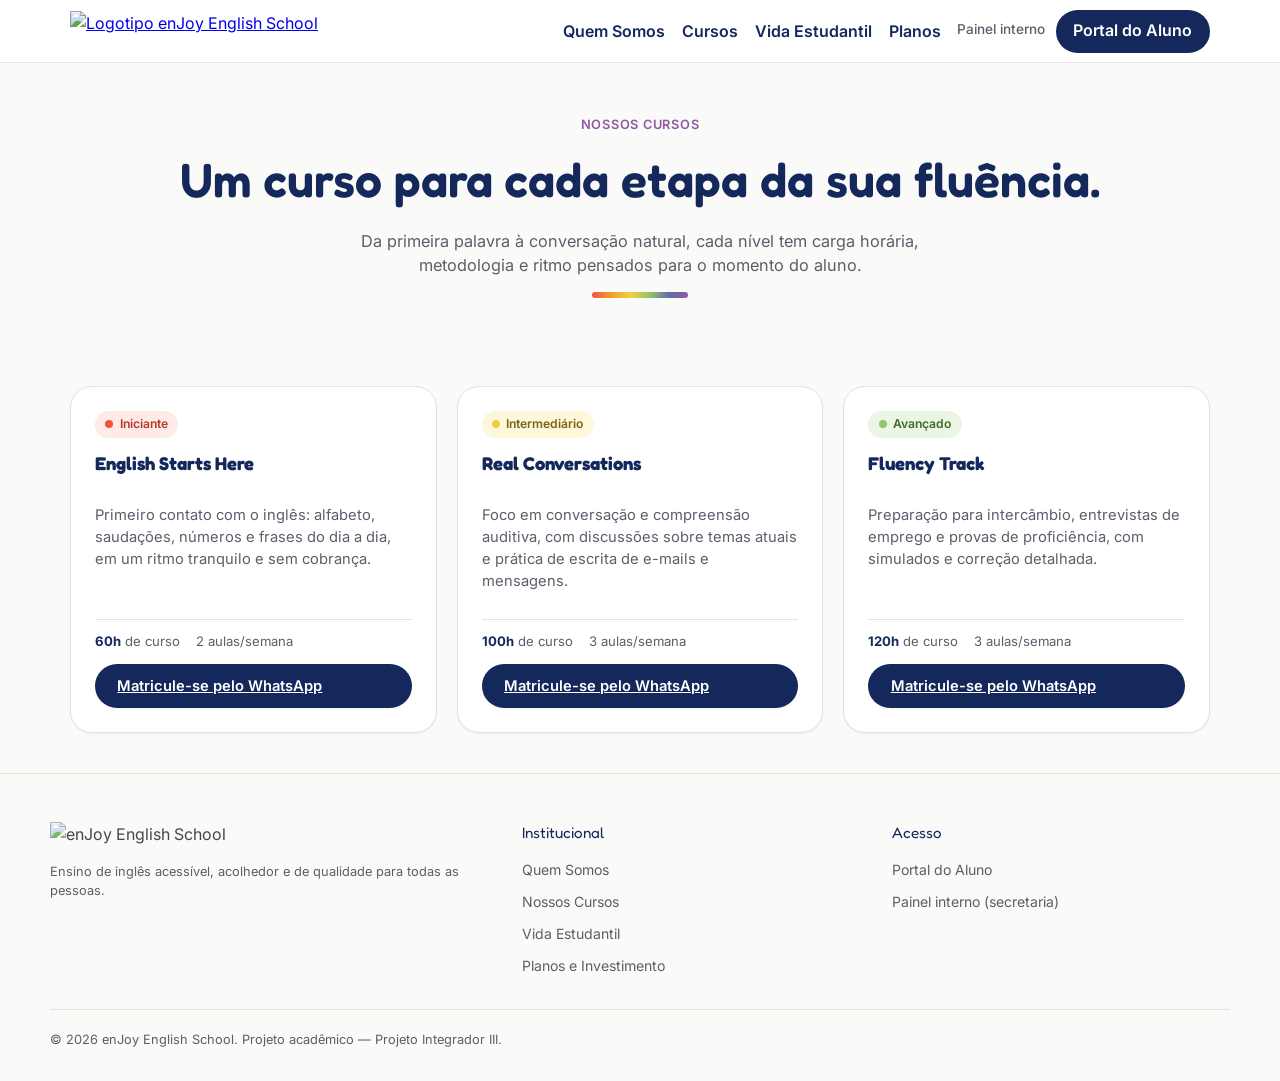
==== cursos.html @ 2eba7110 "Projeto Integrador Site" ====
<!DOCTYPE html>
<html lang="pt-BR">
<head>
<meta charset="UTF-8">
<meta name="viewport" content="width=device-width, initial-scale=1.0">
<title>Nossos Cursos — enJoy English School</title>
<meta name="description" content="Conheça os cursos de inglês oferecidos pela enJoy English School, do nível Iniciante ao Avançado.">
<link rel="preconnect" href="https://fonts.googleapis.com">
<link href="https://fonts.googleapis.com/css2?family=Fredoka:wght@500;600;700&family=Inter:wght@400;500;600;700&display=swap" rel="stylesheet">
<link rel="stylesheet" href="style.css">
</head>
<body>

<a class="skip-link" href="#main">Pular para o conteúdo</a>

<header class="header">
  <div class="header__inner">
    <div class="header__brand">
      <a href="index.html"><img class="header__logo" src="img/logo-enjoy.png" alt="Logotipo enJoy English School"></a>
    </div>
    <button class="header__toggle" id="navToggle" aria-expanded="false" aria-controls="headerNav" aria-label="Abrir menu">
      <span></span><span></span><span></span>
    </button>
    <nav class="header__nav" id="headerNav">
      <a class="header__link" href="sobre.html">Quem Somos</a>
      <a class="header__link" href="cursos.html">Cursos</a>
      <a class="header__link" href="galeria.html">Vida Estudantil</a>
      <a class="header__link" href="planos.html">Planos</a>
      <a class="header__link header__link--ghost" href="index.html">Painel interno</a>
      <a class="header__link header__link--cta" href="login.html">Portal do Aluno</a>
    </nav>
  </div>
</header>

<main id="main">

  <section class="page-hero">
    <p class="hero__eyebrow">Nossos cursos</p>
    <h1 class="page-hero__title">Um curso para cada etapa da sua fluência.</h1>
    <p class="page-hero__subtitle">
      Da primeira palavra à conversação natural, cada nível tem carga horária,
      metodologia e ritmo pensados para o momento do aluno.
    </p>
    <div class="rainbow-rule" aria-hidden="true"></div>
  </section>

  <section class="section">
    <div class="courses-grid">

      <article class="course-card">
        <span class="course-card__level" style="background: rgba(242,80,63,0.12); color:#B8362A;">
          <span class="course-card__level-dot" style="background: var(--lvl-iniciante);"></span> Iniciante
        </span>
        <h3 class="course-card__title">English Starts Here</h3>
        <p class="course-card__desc">
          Primeiro contato com o inglês: alfabeto, saudações, números e frases
          do dia a dia, em um ritmo tranquilo e sem cobrança.
        </p>
        <div class="course-card__meta">
          <span><strong>60h</strong> de curso</span>
          <span>2 aulas/semana</span>
        </div>
        <a class="btn btn--primary btn--block" href="https://wa.me/SEUNUMERO_ENJOY?text=Ol%C3%A1%21%20Quero%20me%20matricular%20no%20curso%20English%20Starts%20Here%20%28Iniciante%29%20da%20enJoy%20%F0%9F%98%8A" target="_blank" rel="noopener">Matricule-se pelo WhatsApp</a>
      </article>

      <article class="course-card">
        <span class="course-card__level" style="background: rgba(240,208,64,0.18); color:#7A6412;">
          <span class="course-card__level-dot" style="background: var(--lvl-intermediario);"></span> Intermediário
        </span>
        <h3 class="course-card__title">Real Conversations</h3>
        <p class="course-card__desc">
          Foco em conversação e compreensão auditiva, com discussões sobre
          temas atuais e prática de escrita de e-mails e mensagens.
        </p>
        <div class="course-card__meta">
          <span><strong>100h</strong> de curso</span>
          <span>3 aulas/semana</span>
        </div>
        <a class="btn btn--primary btn--block" href="https://wa.me/SEUNUMERO_ENJOY?text=Ol%C3%A1%21%20Quero%20me%20matricular%20no%20curso%20Real%20Conversations%20%28Intermedi%C3%A1rio%29%20da%20enJoy%20%F0%9F%98%8A" target="_blank" rel="noopener">Matricule-se pelo WhatsApp</a>
      </article>

      <article class="course-card">
        <span class="course-card__level" style="background: rgba(147,198,103,0.18); color:#3E6B24;">
          <span class="course-card__level-dot" style="background: var(--lvl-avancado);"></span> Avançado
        </span>
        <h3 class="course-card__title">Fluency Track</h3>
        <p class="course-card__desc">
          Preparação para intercâmbio, entrevistas de emprego e provas de
          proficiência, com simulados e correção detalhada.
        </p>
        <div class="course-card__meta">
          <span><strong>120h</strong> de curso</span>
          <span>3 aulas/semana</span>
        </div>
        <a class="btn btn--primary btn--block" href="https://wa.me/SEUNUMERO_ENJOY?text=Ol%C3%A1%21%20Quero%20me%20matricular%20no%20curso%20Fluency%20Track%20%28Avan%C3%A7ado%29%20da%20enJoy%20%F0%9F%98%8A" target="_blank" rel="noopener">Matricule-se pelo WhatsApp</a>
      </article>

    </div>
  </section>

</main>

<footer class="footer footer--site">
  <div class="footer__grid">
    <div>
      <img class="footer__logo" src="img/logo-enjoy.png" alt="enJoy English School">
      <p class="footer__text" style="margin-top:0.75rem;">Ensino de inglês acessível, acolhedor e de qualidade para todas as pessoas.</p>
    </div>
    <div>
      <p class="footer__col-title">Institucional</p>
      <ul class="footer__links">
        <li><a href="sobre.html">Quem Somos</a></li>
        <li><a href="cursos.html">Nossos Cursos</a></li>
        <li><a href="galeria.html">Vida Estudantil</a></li>
        <li><a href="planos.html">Planos e Investimento</a></li>
      </ul>
    </div>
    <div>
      <p class="footer__col-title">Acesso</p>
      <ul class="footer__links">
        <li><a href="login.html">Portal do Aluno</a></li>
        <li><a href="index.html">Painel interno (secretaria)</a></li>
      </ul>
    </div>
  </div>
  <div class="footer__bottom">
    <p class="footer__text">© 2026 enJoy English School. Projeto acadêmico — Projeto Integrador III.</p>
  </div>
</footer>

<script src="site.js"></script>
</body>
</html>
---- style.css ----
/* =========================================================
   enJoy English School — Painel de Alunos
   Tokens extraídos do logotipo real da enJoy.
   ========================================================= */

:root {
  /* Cor de marca */
  --navy: #14285C;
  --navy-deep: #0C1938;
  --navy-soft: #3B4E86;

  /* Arco-íris do logo, mapeado por nível de inglês */
  --lvl-iniciante: #F2503F;      /* vermelho-laranja */
  --lvl-basico: #F0A030;         /* laranja          */
  --lvl-intermediario: #F0D040;  /* amarelo          */
  --lvl-avancado: #93C667;       /* verde            */
  --lvl-fluente: #646DA6;        /* azul-arroxeado   */
  --lvl-fluente-b: #8F59A5;      /* roxo             */

  /* Superfícies */
  --bg: #FAFAF8;
  --surface: #FFFFFF;
  --surface-muted: #F1F1EE;
  --border: #E4E3DD;

  /* Texto */
  --text: #1B1B1E;
  --text-muted: #5B5F6B;

  /* Tipografia */
  --font-display: 'Fredoka', system-ui, sans-serif;
  --font-body: 'Inter', system-ui, sans-serif;

  /* Espaçamento / forma */
  --radius-sm: 8px;
  --radius-md: 14px;
  --radius-lg: 22px;
  --shadow-sm: 0 1px 2px rgba(20, 40, 92, 0.06);
  --shadow-md: 0 8px 24px rgba(20, 40, 92, 0.10);
  --transition: 180ms cubic-bezier(.4,0,.2,1);
}

/* ---------- Reset básico ---------- */
*, *::before, *::after { box-sizing: border-box; }
html { scroll-behavior: smooth; }
body {
  margin: 0;
  background: var(--bg);
  color: var(--text);
  font-family: var(--font-body);
  line-height: 1.5;
  -webkit-font-smoothing: antialiased;
}
img { max-width: 100%; display: block; }
button { font-family: inherit; cursor: pointer; }
h1, h2, h3 { font-family: var(--font-display); margin: 0; color: var(--navy); }

.skip-link {
  position: absolute;
  left: -999px;
  top: 0;
  background: var(--navy);
  color: #fff;
  padding: 0.75rem 1rem;
  z-index: 999;
}
.skip-link:focus { left: 0; }

:focus-visible {
  outline: 3px solid var(--lvl-avancado);
  outline-offset: 2px;
}

@media (prefers-reduced-motion: reduce) {
  * { animation-duration: 0.001ms !important; transition-duration: 0.001ms !important; }
}

/* =========================================================
   HEADER
   ========================================================= */
.header {
  position: sticky;
  top: 0;
  z-index: 50;
  background: var(--surface);
  border-bottom: 1px solid var(--border);
}
.header__inner {
  max-width: 1180px;
  margin: 0 auto;
  padding: 0.6rem 1.25rem;
  display: flex;
  align-items: center;
  justify-content: space-between;
  gap: 1rem;
}
.header__logo { height: 40px; width: auto; }

.header__toggle {
  display: flex;
  flex-direction: column;
  justify-content: center;
  gap: 4px;
  width: 34px;
  height: 34px;
  background: none;
  border: none;
  padding: 0;
}
.header__toggle span {
  height: 2px;
  width: 100%;
  background: var(--navy);
  border-radius: 2px;
  transition: transform var(--transition), opacity var(--transition);
}
.header__toggle[aria-expanded="true"] span:nth-child(1) { transform: translateY(6px) rotate(45deg); }
.header__toggle[aria-expanded="true"] span:nth-child(2) { opacity: 0; }
.header__toggle[aria-expanded="true"] span:nth-child(3) { transform: translateY(-6px) rotate(-45deg); }

.header__nav {
  position: absolute;
  top: 100%;
  left: 0;
  right: 0;
  background: var(--surface);
  border-bottom: 1px solid var(--border);
  display: flex;
  flex-direction: column;
  padding: 0.5rem 1.25rem 1rem;
  gap: 0.25rem;
  transform-origin: top;
  transform: scaleY(0);
  opacity: 0;
  pointer-events: none;
  transition: transform var(--transition), opacity var(--transition);
}
.header__nav.is-open {
  transform: scaleY(1);
  opacity: 1;
  pointer-events: auto;
}
.header__link {
  color: var(--navy);
  text-decoration: none;
  font-weight: 600;
  padding: 0.6rem 0.4rem;
  border-radius: var(--radius-sm);
  transition: background var(--transition), color var(--transition);
}
.header__link:hover,
.header__link:focus-visible {
  background: var(--surface-muted);
}

@media (min-width: 800px) {
  .header__toggle { display: none; }
  .header__nav {
    position: static;
    flex-direction: row;
    background: none;
    border: none;
    padding: 0;
    transform: none;
    opacity: 1;
    pointer-events: auto;
  }
}

/* =========================================================
   HERO / DASHBOARD
   ========================================================= */
.hero {
  max-width: 1180px;
  margin: 0 auto;
  padding: 2.5rem 1.25rem 1.5rem;
}
.hero__inner {
  display: grid;
  gap: 1.5rem;
}
.hero__eyebrow {
  display: inline-block;
  font-weight: 600;
  font-size: 0.8rem;
  letter-spacing: 0.06em;
  text-transform: uppercase;
  color: var(--lvl-fluente-b);
  margin: 0 0 0.5rem;
}
.hero__title {
  font-size: clamp(1.7rem, 4vw, 2.6rem);
  font-weight: 600;
  line-height: 1.15;
}
.hero__subtitle {
  margin-top: 0.75rem;
  max-width: 46ch;
  color: var(--text-muted);
}

.hero__rainbow {
  display: flex;
  height: 10px;
  border-radius: 999px;
  overflow: hidden;
  box-shadow: var(--shadow-sm);
}
.rainbow-bar { flex: 1; }
.rainbow-bar--iniciante { background: var(--lvl-iniciante); }
.rainbow-bar--basico { background: var(--lvl-basico); }
.rainbow-bar--intermediario { background: var(--lvl-intermediario); }
.rainbow-bar--avancado { background: var(--lvl-avancado); }
.rainbow-bar--fluente { background: linear-gradient(90deg, var(--lvl-fluente), var(--lvl-fluente-b)); }

.rainbow-rule {
  height: 6px;
  width: 96px;
  border-radius: 999px;
  margin-top: 0.6rem;
  background: linear-gradient(90deg,
    var(--lvl-iniciante), var(--lvl-basico), var(--lvl-intermediario),
    var(--lvl-avancado), var(--lvl-fluente), var(--lvl-fluente-b));
}

.stats {
  margin-top: 1.75rem;
  display: grid;
  grid-template-columns: repeat(2, 1fr);
  gap: 0.75rem;
}
@media (min-width: 700px) {
  .stats { grid-template-columns: repeat(4, 1fr); }
}
.stat-card {
  background: var(--surface);
  border: 1px solid var(--border);
  border-radius: var(--radius-md);
  padding: 1rem 1.1rem;
  box-shadow: var(--shadow-sm);
}
.stat-card__value {
  font-family: var(--font-display);
  font-size: 1.7rem;
  font-weight: 600;
  color: var(--navy);
}
.stat-card__label {
  font-size: 0.82rem;
  color: var(--text-muted);
}

/* =========================================================
   SECTIONS (genérico)
   ========================================================= */
.section {
  max-width: 1180px;
  margin: 0 auto;
  padding: 2.5rem 1.25rem;
}
.section__eyebrow {
  font-size: 0.78rem;
  font-weight: 600;
  letter-spacing: 0.06em;
  text-transform: uppercase;
  color: var(--lvl-fluente-b);
}
.section__title {
  font-size: clamp(1.4rem, 3vw, 1.9rem);
  margin-top: 0.35rem;
}
.section--form { background: var(--surface-muted); }

/* =========================================================
   FORMULÁRIO DE CADASTRO
   ========================================================= */
.student-form {
  margin-top: 1.75rem;
  background: var(--surface);
  border: 1px solid var(--border);
  border-radius: var(--radius-lg);
  padding: 1.5rem;
  box-shadow: var(--shadow-sm);
}
.student-form__grid {
  display: grid;
  grid-template-columns: 1fr;
  gap: 1rem;
}
@media (min-width: 640px) {
  .student-form__grid { grid-template-columns: repeat(2, 1fr); }
  .form__group--wide { grid-column: span 2; }
}
@media (min-width: 960px) {
  .student-form__grid { grid-template-columns: repeat(3, 1fr); }
  .form__group--wide { grid-column: span 3; }
  .form__group--photo { grid-column: span 3; }
}

.form__group { display: flex; flex-direction: column; gap: 0.35rem; }
.form__label { font-size: 0.85rem; font-weight: 600; color: var(--navy); }
.form__input {
  border: 1.5px solid var(--border);
  border-radius: var(--radius-sm);
  padding: 0.65rem 0.8rem;
  font-family: inherit;
  font-size: 0.95rem;
  background: var(--surface);
  color: var(--text);
  transition: border-color var(--transition), box-shadow var(--transition);
}
.form__input:focus {
  border-color: var(--lvl-fluente-b);
  box-shadow: 0 0 0 3px rgba(143, 89, 165, 0.15);
  outline: none;
}
.form__input.is-invalid { border-color: var(--lvl-iniciante); }
.form__error {
  font-size: 0.78rem;
  color: var(--lvl-iniciante);
  min-height: 1em;
}

.photo-picker {
  display: flex;
  align-items: center;
  gap: 1rem;
}
.photo-picker__preview {
  width: 64px;
  height: 64px;
  border-radius: 50%;
  object-fit: cover;
  border: 2px solid var(--border);
}
.form__file { font-size: 0.85rem; }

.student-form__actions {
  margin-top: 1.5rem;
  display: flex;
  flex-wrap: wrap;
  gap: 0.75rem;
  justify-content: flex-end;
}

.btn {
  border: none;
  border-radius: 999px;
  padding: 0.7rem 1.4rem;
  font-weight: 600;
  font-size: 0.92rem;
  transition: transform var(--transition), box-shadow var(--transition), background var(--transition);
}
.btn:active { transform: scale(0.97); }
.btn--primary {
  background: var(--navy);
  color: #fff;
  box-shadow: var(--shadow-sm);
}
.btn--primary:hover { background: var(--navy-deep); box-shadow: var(--shadow-md); }
.btn--ghost {
  background: transparent;
  color: var(--navy);
  border: 1.5px solid var(--border);
}
.btn--ghost:hover { background: var(--surface-muted); }
.btn--danger {
  background: var(--lvl-iniciante);
  color: #fff;
}
.btn--danger:hover { filter: brightness(0.92); }
.btn--small { padding: 0.45rem 0.9rem; font-size: 0.8rem; }

/* =========================================================
   CONSULTA / RESULTADOS
   ========================================================= */
.toolbar {
  margin-top: 1.5rem;
  display: flex;
  flex-direction: column;
  gap: 0.9rem;
}
@media (min-width: 800px) {
  .toolbar { flex-direction: row; align-items: center; justify-content: space-between; }
}
.toolbar__input {
  width: 100%;
  padding: 0.7rem 1rem;
  border-radius: 999px;
  border: 1.5px solid var(--border);
  font-family: inherit;
  font-size: 0.95rem;
}
.toolbar__input:focus {
  border-color: var(--lvl-fluente-b);
  outline: none;
  box-shadow: 0 0 0 3px rgba(143, 89, 165, 0.15);
}
.toolbar__filters {
  display: flex;
  flex-wrap: wrap;
  gap: 0.5rem;
}
.filter-btn {
  border: 1.5px solid var(--border);
  background: var(--surface);
  color: var(--text-muted);
  border-radius: 999px;
  padding: 0.4rem 0.9rem;
  font-size: 0.82rem;
  font-weight: 600;
  transition: all var(--transition);
}
.filter-btn:hover { border-color: var(--lvl-fluente-b); color: var(--navy); }
.filter-btn.is-active {
  background: var(--navy);
  border-color: var(--navy);
  color: #fff;
}

.results-count {
  margin-top: 1rem;
  font-size: 0.85rem;
  color: var(--text-muted);
}

.students-grid {
  margin-top: 0.75rem;
  display: grid;
  grid-template-columns: 1fr;
  gap: 1rem;
}
@media (min-width: 640px) {
  .students-grid { grid-template-columns: repeat(2, 1fr); }
}
@media (min-width: 1000px) {
  .students-grid { grid-template-columns: repeat(3, 1fr); }
}

.student-card {
  background: var(--surface);
  border: 1px solid var(--border);
  border-radius: var(--radius-md);
  padding: 1.1rem;
  box-shadow: var(--shadow-sm);
  display: flex;
  flex-direction: column;
  gap: 0.6rem;
  animation: card-in 260ms ease both;
}
@keyframes card-in {
  from { opacity: 0; transform: translateY(8px); }
  to { opacity: 1; transform: translateY(0); }
}
.student-card:hover { box-shadow: var(--shadow-md); }

.student-card__top {
  display: flex;
  align-items: center;
  gap: 0.75rem;
}
.student-card__photo {
  width: 48px;
  height: 48px;
  border-radius: 50%;
  object-fit: cover;
  flex-shrink: 0;
}
.student-card__name { font-weight: 700; color: var(--navy); font-size: 1rem; }
.student-card__type { font-size: 0.78rem; color: var(--text-muted); }

.student-card__level {
  display: inline-flex;
  align-items: center;
  gap: 0.4rem;
  font-size: 0.78rem;
  font-weight: 600;
  padding: 0.25rem 0.65rem;
  border-radius: 999px;
  width: fit-content;
}
.student-card__level-dot { width: 8px; height: 8px; border-radius: 50%; }

.student-card__meta {
  font-size: 0.85rem;
  color: var(--text-muted);
  display: flex;
  flex-direction: column;
  gap: 0.15rem;
}
.student-card__actions {
  margin-top: 0.4rem;
  display: flex;
  gap: 0.5rem;
}

.empty-state {
  margin-top: 2rem;
  text-align: center;
  color: var(--text-muted);
  padding: 2rem;
  border: 1.5px dashed var(--border);
  border-radius: var(--radius-md);
}

/* =========================================================
   MODAL
   ========================================================= */
.modal {
  position: fixed;
  inset: 0;
  background: rgba(12, 25, 56, 0.45);
  align-items: center;
  justify-content: center;
  padding: 1rem;
  z-index: 100;
}
/* [hidden] do HTML tem baixa prioridade na cascata; sem esta regra,
   a declaração de display acima "vence" e o modal fica sempre visível. */
.modal[hidden] { display: none; }
.modal:not([hidden]) { display: flex; }
.modal__box {
  background: var(--surface);
  border-radius: var(--radius-lg);
  padding: 1.5rem;
  max-width: 380px;
  width: 100%;
  box-shadow: var(--shadow-md);
  animation: modal-in 200ms ease both;
}
@keyframes modal-in {
  from { opacity: 0; transform: scale(0.96); }
  to { opacity: 1; transform: scale(1); }
}
.modal__title { font-size: 1.2rem; }
.modal__text { color: var(--text-muted); margin: 0.6rem 0 1.2rem; font-size: 0.92rem; }
.modal__actions { display: flex; justify-content: flex-end; gap: 0.6rem; }

/* =========================================================
   TOAST
   ========================================================= */
.toast {
  position: fixed;
  left: 50%;
  bottom: 1.5rem;
  transform: translate(-50%, 0);
  background: var(--navy);
  color: #fff;
  padding: 0.75rem 1.2rem;
  border-radius: 999px;
  font-size: 0.88rem;
  font-weight: 600;
  box-shadow: var(--shadow-md);
  z-index: 200;
  animation: toast-in 220ms ease both;
}
@keyframes toast-in {
  from { opacity: 0; transform: translate(-50%, 10px); }
  to { opacity: 1; transform: translate(-50%, 0); }
}
.toast--error { background: var(--lvl-iniciante); }

/* =========================================================
   FOOTER
   ========================================================= */
.footer {
  border-top: 1px solid var(--border);
  padding: 2rem 1.25rem;
  display: flex;
  flex-direction: column;
  align-items: center;
  gap: 0.6rem;
  text-align: center;
}
.footer__logo { height: 28px; opacity: 0.8; }
.footer__text { font-size: 0.8rem; color: var(--text-muted); margin: 0; }

/* =========================================================
   FOOTER expandido (multi-página)
   ========================================================= */
.footer--site {
  flex-direction: column;
  gap: 2rem;
  padding: 3rem 1.25rem 2rem;
}
.footer__grid {
  width: 100%;
  max-width: 1180px;
  margin: 0 auto;
  display: grid;
  grid-template-columns: 1fr;
  gap: 2rem;
  text-align: left;
}
@media (min-width: 700px) {
  .footer__grid { grid-template-columns: 1.3fr 1fr 1fr; }
}
.footer__col-title {
  font-family: var(--font-display);
  color: var(--navy);
  font-size: 0.95rem;
  margin: 0 0 0.75rem;
}
.footer__links { list-style: none; margin: 0; padding: 0; display: flex; flex-direction: column; gap: 0.5rem; }
.footer__links a {
  color: var(--text-muted);
  text-decoration: none;
  font-size: 0.88rem;
  transition: color var(--transition);
}
.footer__links a:hover { color: var(--lvl-fluente-b); }
.footer__bottom {
  width: 100%;
  max-width: 1180px;
  margin: 0 auto;
  border-top: 1px solid var(--border);
  padding-top: 1.25rem;
  display: flex;
  flex-wrap: wrap;
  align-items: center;
  justify-content: space-between;
  gap: 0.75rem;
}

/* =========================================================
   HEADER — link em destaque (Portal do Aluno) e link discreto
   ========================================================= */
.header__link--cta {
  background: var(--navy);
  color: #fff !important;
  border-radius: 999px;
  padding: 0.55rem 1.1rem !important;
  text-align: center;
}
.header__link--cta:hover { background: var(--navy-deep); }
.header__link--ghost {
  color: var(--text-muted) !important;
  font-weight: 500 !important;
  font-size: 0.85rem;
}

/* =========================================================
   PAGE HERO (páginas institucionais)
   ========================================================= */
.page-hero {
  max-width: 1180px;
  margin: 0 auto;
  padding: 3rem 1.25rem 1rem;
  text-align: center;
}
.page-hero .rainbow-rule { margin: 0.9rem auto 0; }
.page-hero__title {
  font-size: clamp(1.9rem, 4.5vw, 3rem);
  font-weight: 600;
}
.page-hero__subtitle {
  max-width: 56ch;
  margin: 0.9rem auto 0;
  color: var(--text-muted);
  font-size: 1.02rem;
}

/* =========================================================
   QUEM SOMOS — Missão / Visão / Valores + história
   ========================================================= */
.mvv-grid {
  margin-top: 2rem;
  display: grid;
  grid-template-columns: 1fr;
  gap: 1.25rem;
}
@media (min-width: 760px) {
  .mvv-grid { grid-template-columns: repeat(3, 1fr); }
}
.mvv-card {
  background: var(--surface);
  border: 1px solid var(--border);
  border-radius: var(--radius-lg);
  padding: 1.75rem 1.5rem;
  box-shadow: var(--shadow-sm);
  position: relative;
  overflow: hidden;
  transition: box-shadow var(--transition), transform var(--transition);
}
.mvv-card:hover { box-shadow: var(--shadow-md); transform: translateY(-3px); }
.mvv-card::before {
  content: '';
  position: absolute;
  top: 0; left: 0; right: 0;
  height: 6px;
}
.mvv-card--missao::before { background: var(--lvl-iniciante); }
.mvv-card--visao::before { background: var(--lvl-intermediario); }
.mvv-card--valores::before { background: linear-gradient(90deg, var(--lvl-avancado), var(--lvl-fluente), var(--lvl-fluente-b)); }
.mvv-card__title { font-size: 1.15rem; margin-bottom: 0.6rem; }
.mvv-card__text { color: var(--text-muted); font-size: 0.95rem; }
.mvv-card__list { margin: 0; padding-left: 1.1rem; color: var(--text-muted); font-size: 0.93rem; display: flex; flex-direction: column; gap: 0.4rem; }

.history {
  margin-top: 3rem;
  display: grid;
  grid-template-columns: 1fr;
  gap: 1.5rem;
  align-items: center;
}
@media (min-width: 800px) {
  .history { grid-template-columns: 1fr 1fr; }
}
.history__photo {
  border-radius: var(--radius-lg);
  overflow: hidden;
  box-shadow: var(--shadow-md);
}
.history__photo img { width: 100%; height: 100%; object-fit: cover; }
.history__text p { color: var(--text-muted); margin: 0 0 1rem; }

/* =========================================================
   GALERIA / VIDA ESTUDANTIL
   ========================================================= */
.gallery-grid {
  margin-top: 2rem;
  display: grid;
  grid-template-columns: 1fr;
  gap: 1rem;
}
@media (min-width: 620px) { .gallery-grid { grid-template-columns: repeat(2, 1fr); } }
@media (min-width: 980px) { .gallery-grid { grid-template-columns: repeat(3, 1fr); } }

.gallery-card {
  position: relative;
  border-radius: var(--radius-md);
  overflow: hidden;
  aspect-ratio: 4 / 5;
  box-shadow: var(--shadow-sm);
}
.gallery-card img {
  width: 100%; height: 100%;
  object-fit: cover;
  transition: transform 400ms ease;
}
.gallery-card:hover img { transform: scale(1.06); }
.gallery-card__caption {
  position: absolute;
  inset: auto 0 0 0;
  padding: 1.1rem 1rem 0.9rem;
  background: linear-gradient(180deg, rgba(12,25,56,0) 0%, rgba(12,25,56,0.82) 85%);
  color: #fff;
}
.gallery-card__quote { font-size: 0.88rem; font-style: italic; margin: 0 0 0.25rem; }
.gallery-card__author { font-size: 0.75rem; opacity: 0.85; font-weight: 600; }
.gallery-card__level-dot {
  position: absolute;
  top: 0.75rem; right: 0.75rem;
  width: 12px; height: 12px;
  border-radius: 50%;
  box-shadow: 0 0 0 2px rgba(255,255,255,0.7);
}

/* =========================================================
   NOSSOS CURSOS
   ========================================================= */
.courses-grid {
  margin-top: 2rem;
  display: grid;
  grid-template-columns: 1fr;
  gap: 1.25rem;
}
@media (min-width: 640px) { .courses-grid { grid-template-columns: repeat(2, 1fr); } }
@media (min-width: 1000px) { .courses-grid { grid-template-columns: repeat(3, 1fr); } }

.course-card {
  background: var(--surface);
  border: 1px solid var(--border);
  border-radius: var(--radius-lg);
  padding: 1.5rem;
  display: flex;
  flex-direction: column;
  gap: 0.75rem;
  box-shadow: var(--shadow-sm);
  transition: box-shadow var(--transition), transform var(--transition);
}
.course-card:hover { box-shadow: var(--shadow-md); transform: translateY(-3px); }
.course-card__level {
  display: inline-flex;
  align-items: center;
  gap: 0.4rem;
  font-size: 0.76rem;
  font-weight: 600;
  padding: 0.25rem 0.65rem;
  border-radius: 999px;
  width: fit-content;
}
.course-card__level-dot { width: 8px; height: 8px; border-radius: 50%; }
.course-card__title { font-size: 1.15rem; }
.course-card__desc { color: var(--text-muted); font-size: 0.92rem; flex-grow: 1; }
.course-card__meta {
  display: flex;
  gap: 1rem;
  font-size: 0.82rem;
  color: var(--text-muted);
  border-top: 1px solid var(--border);
  padding-top: 0.75rem;
}
.course-card__meta strong { color: var(--navy); }

/* =========================================================
   PLANOS E INVESTIMENTO
   ========================================================= */
.pricing-grid {
  margin-top: 2rem;
  display: grid;
  grid-template-columns: 1fr;
  gap: 1.25rem;
}
@media (min-width: 700px) { .pricing-grid { grid-template-columns: repeat(3, 1fr); } }

.price-card {
  background: var(--surface);
  border: 1.5px solid var(--border);
  border-radius: var(--radius-lg);
  padding: 1.75rem 1.5rem;
  display: flex;
  flex-direction: column;
  gap: 1rem;
  box-shadow: var(--shadow-sm);
  transition: box-shadow var(--transition), transform var(--transition);
}
.price-card:hover { box-shadow: var(--shadow-md); transform: translateY(-3px); }
.price-card--destaque {
  border-color: var(--lvl-fluente-b);
  box-shadow: 0 0 0 3px rgba(143,89,165,0.12), var(--shadow-md);
}
.price-card__badge {
  align-self: flex-start;
  background: var(--lvl-fluente-b);
  color: #fff;
  font-size: 0.72rem;
  font-weight: 700;
  padding: 0.25rem 0.7rem;
  border-radius: 999px;
  text-transform: uppercase;
  letter-spacing: 0.04em;
}
.price-card__name { font-size: 1.1rem; }
.price-card__value { font-family: var(--font-display); font-size: 2rem; color: var(--navy); font-weight: 600; }
.price-card__value span { font-family: var(--font-body); font-size: 0.85rem; font-weight: 500; color: var(--text-muted); }
.price-card__features { list-style: none; margin: 0; padding: 0; display: flex; flex-direction: column; gap: 0.55rem; }
.price-card__features li { display: flex; gap: 0.55rem; font-size: 0.9rem; color: var(--text-muted); }
.price-card__check { color: var(--lvl-avancado); font-weight: 700; }

.faq {
  margin-top: 3rem;
  max-width: 760px;
}
.faq-item {
  border-bottom: 1px solid var(--border);
}
.faq-question {
  width: 100%;
  background: none;
  border: none;
  text-align: left;
  padding: 1.1rem 0;
  display: flex;
  align-items: center;
  justify-content: space-between;
  font-family: var(--font-display);
  font-size: 1rem;
  color: var(--navy);
}
.faq-question__icon {
  flex-shrink: 0;
  width: 22px; height: 22px;
  border-radius: 50%;
  border: 1.5px solid var(--lvl-fluente-b);
  color: var(--lvl-fluente-b);
  display: flex; align-items: center; justify-content: center;
  font-size: 0.9rem;
  transition: transform var(--transition);
}
.faq-item.is-open .faq-question__icon { transform: rotate(45deg); }
.faq-answer {
  max-height: 0;
  overflow: hidden;
  transition: max-height var(--transition);
  color: var(--text-muted);
  font-size: 0.92rem;
}
.faq-answer__inner { padding-bottom: 1.1rem; }
.faq-item.is-open .faq-answer { max-height: 240px; }

/* =========================================================
   LOGIN / PORTAL DO ALUNO
   ========================================================= */
.login-split {
  max-width: 1100px;
  margin: 2rem auto 0;
  padding: 0 1.25rem 3rem;
  display: grid;
  grid-template-columns: 1fr;
  border-radius: var(--radius-lg);
  overflow: hidden;
  box-shadow: var(--shadow-md);
}
@media (min-width: 860px) {
  .login-split { grid-template-columns: 1fr 1fr; min-height: 560px; }
}
.login-split__banner {
  position: relative;
  background: var(--navy);
  color: #fff;
  padding: 2.5rem;
  display: flex;
  flex-direction: column;
  justify-content: flex-end;
  gap: 0.75rem;
  min-height: 220px;
  background-size: cover;
  background-position: center;
}
.login-split__banner::before {
  content: '';
  position: absolute; inset: 0;
  background: linear-gradient(180deg, rgba(12,25,56,0.35) 0%, rgba(12,25,56,0.92) 100%);
}
.login-split__banner > * { position: relative; z-index: 1; }
.login-split__banner-title { font-size: 1.5rem; }
.login-split__banner-text { font-size: 0.92rem; opacity: 0.9; max-width: 34ch; }
.login-split__rainbow {
  position: relative; z-index: 1;
  display: flex; height: 6px; border-radius: 999px; overflow: hidden; width: 120px;
}

.login-split__form {
  background: var(--surface);
  padding: 2.25rem 2rem;
  display: flex;
  flex-direction: column;
  justify-content: center;
  gap: 1.1rem;
}
.login-split__title { font-size: 1.4rem; }
.login-split__subtitle { color: var(--text-muted); font-size: 0.9rem; margin-top: -0.6rem; }

.form__row {
  display: flex;
  align-items: center;
  justify-content: space-between;
  font-size: 0.85rem;
  flex-wrap: wrap;
  gap: 0.5rem;
}
.checkbox-label {
  display: flex;
  align-items: center;
  gap: 0.45rem;
  color: var(--text-muted);
}
.checkbox-label input { accent-color: var(--navy); width: 16px; height: 16px; }
.form__link {
  color: var(--lvl-fluente-b);
  text-decoration: none;
  font-weight: 600;
}
.form__link:hover { text-decoration: underline; }

.divider {
  display: flex;
  align-items: center;
  gap: 0.75rem;
  color: var(--text-muted);
  font-size: 0.8rem;
}
.divider::before, .divider::after {
  content: '';
  flex: 1;
  height: 1px;
  background: var(--border);
}

.btn--social {
  background: var(--surface);
  border: 1.5px solid var(--border);
  color: var(--text);
  display: flex;
  align-items: center;
  justify-content: center;
  gap: 0.6rem;
}
.btn--social:hover { background: var(--surface-muted); }
.btn--social-icon {
  width: 18px; height: 18px;
  border-radius: 50%;
  background: conic-gradient(var(--lvl-iniciante), var(--lvl-intermediario), var(--lvl-avancado), var(--lvl-fluente), var(--lvl-fluente-b), var(--lvl-iniciante));
  display: flex; align-items: center; justify-content: center;
  font-size: 0.7rem; font-weight: 700; color: #fff;
}
.btn--block { width: 100%; }

.login-feedback {
  font-size: 0.85rem;
  padding: 0.7rem 0.9rem;
  border-radius: var(--radius-sm);
  background: rgba(147, 198, 103, 0.15);
  color: #3E6B24;
}
.login-feedback.is-error {
  background: rgba(242, 80, 63, 0.12);
  color: #B8362A;
}

.password-field { position: relative; }
.password-field .form__input { padding-right: 4.2rem; }
.password-toggle {
  position: absolute;
  right: 0.7rem;
  top: 50%;
  transform: translateY(-50%);
  background: none;
  border: none;
  color: var(--lvl-fluente-b);
  font-size: 0.78rem;
  font-weight: 600;
  padding: 0.2rem 0.3rem;
}

/* =========================================================
   BANNER — CTA de matrícula via WhatsApp (não-alunos)
   ========================================================= */
.whatsapp-banner {
  max-width: 1100px;
  margin: 0 auto 3rem;
  padding: 0 1.25rem;
}
.whatsapp-banner__inner {
  background: var(--surface);
  border: 1.5px solid var(--border);
  border-radius: var(--radius-lg);
  padding: 1.5rem;
  display: flex;
  flex-direction: column;
  gap: 1rem;
  align-items: flex-start;
  box-shadow: var(--shadow-sm);
  position: relative;
  overflow: hidden;
}
.whatsapp-banner__inner::before {
  content: '';
  position: absolute; top: 0; left: 0; right: 0; height: 5px;
  background: linear-gradient(90deg,
    var(--lvl-iniciante), var(--lvl-basico), var(--lvl-intermediario),
    var(--lvl-avancado), var(--lvl-fluente), var(--lvl-fluente-b));
}
@media (min-width: 700px) {
  .whatsapp-banner__inner { flex-direction: row; align-items: center; justify-content: space-between; }
}
.whatsapp-banner__title { font-size: 1.05rem; color: var(--navy); margin: 0 0 0.25rem; }
.whatsapp-banner__text { color: var(--text-muted); font-size: 0.9rem; margin: 0; max-width: 46ch; }
.btn--whatsapp {
  background: var(--lvl-avancado);
  color: #fff;
  flex-shrink: 0;
  white-space: nowrap;
}
.btn--whatsapp:hover { filter: brightness(0.94); }
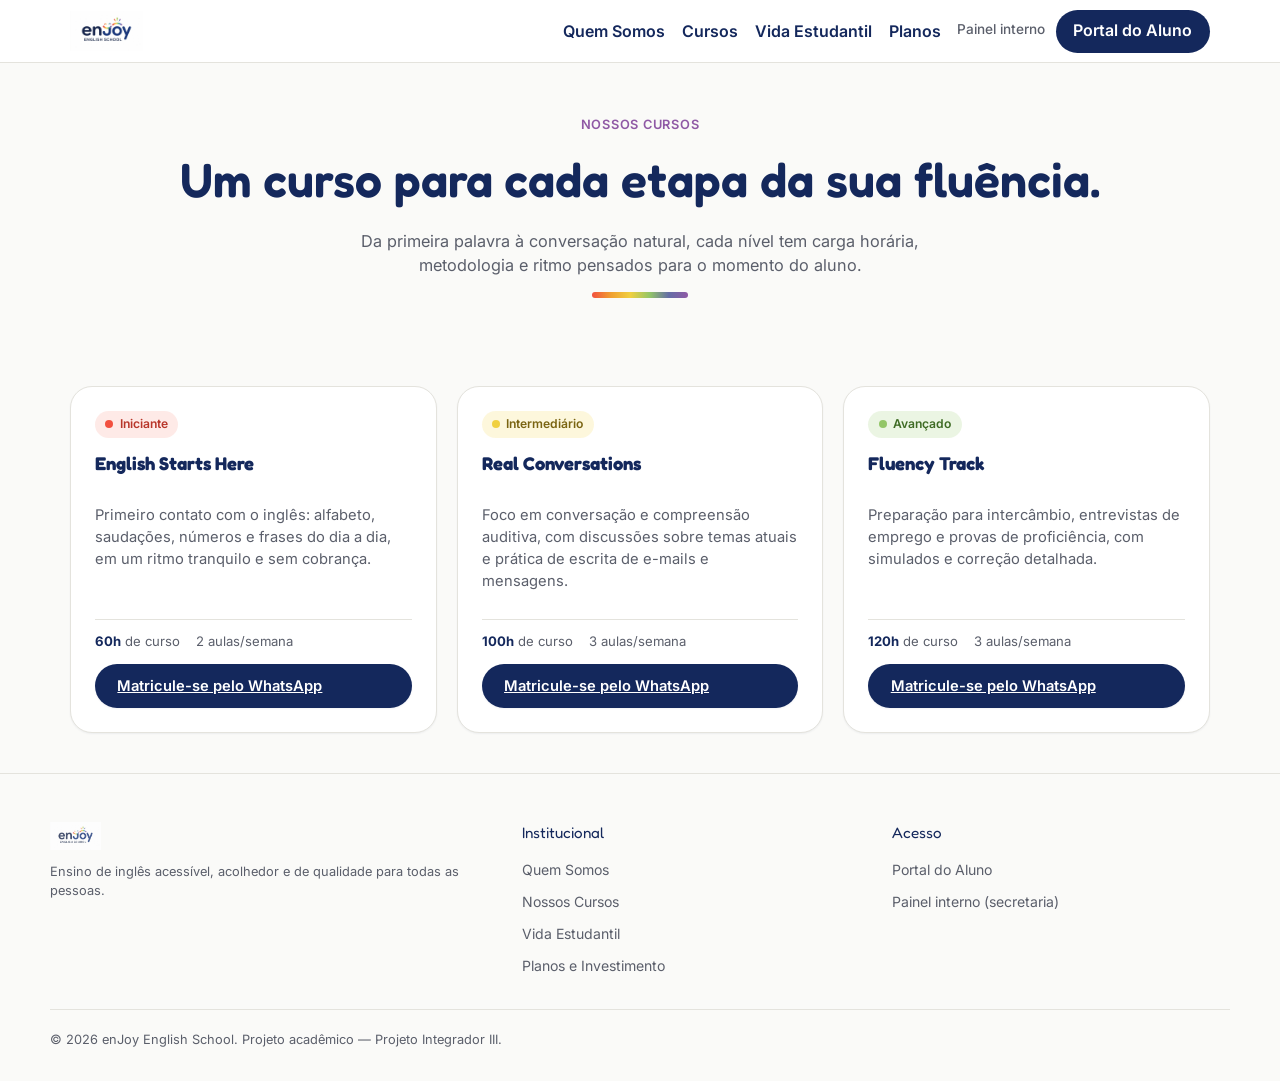
==== commit 3a65c26c: "Update logo image paths in cursos.html" ====
--- a/cursos.html
+++ b/cursos.html
@@ -16,7 +16,7 @@
 <header class="header">
   <div class="header__inner">
     <div class="header__brand">
-      <a href="index.html"><img class="header__logo" src="img/logo-enjoy.png" alt="Logotipo enJoy English School"></a>
+      <a href="index.html"><img class="header__logo" src="logo-enjoy.png" alt="Logotipo enJoy English School"></a>
     </div>
     <button class="header__toggle" id="navToggle" aria-expanded="false" aria-controls="headerNav" aria-label="Abrir menu">
       <span></span><span></span><span></span>
@@ -103,7 +103,7 @@
 <footer class="footer footer--site">
   <div class="footer__grid">
     <div>
-      <img class="footer__logo" src="img/logo-enjoy.png" alt="enJoy English School">
+      <img class="footer__logo" src="logo-enjoy.png" alt="enJoy English School">
       <p class="footer__text" style="margin-top:0.75rem;">Ensino de inglês acessível, acolhedor e de qualidade para todas as pessoas.</p>
     </div>
     <div>
